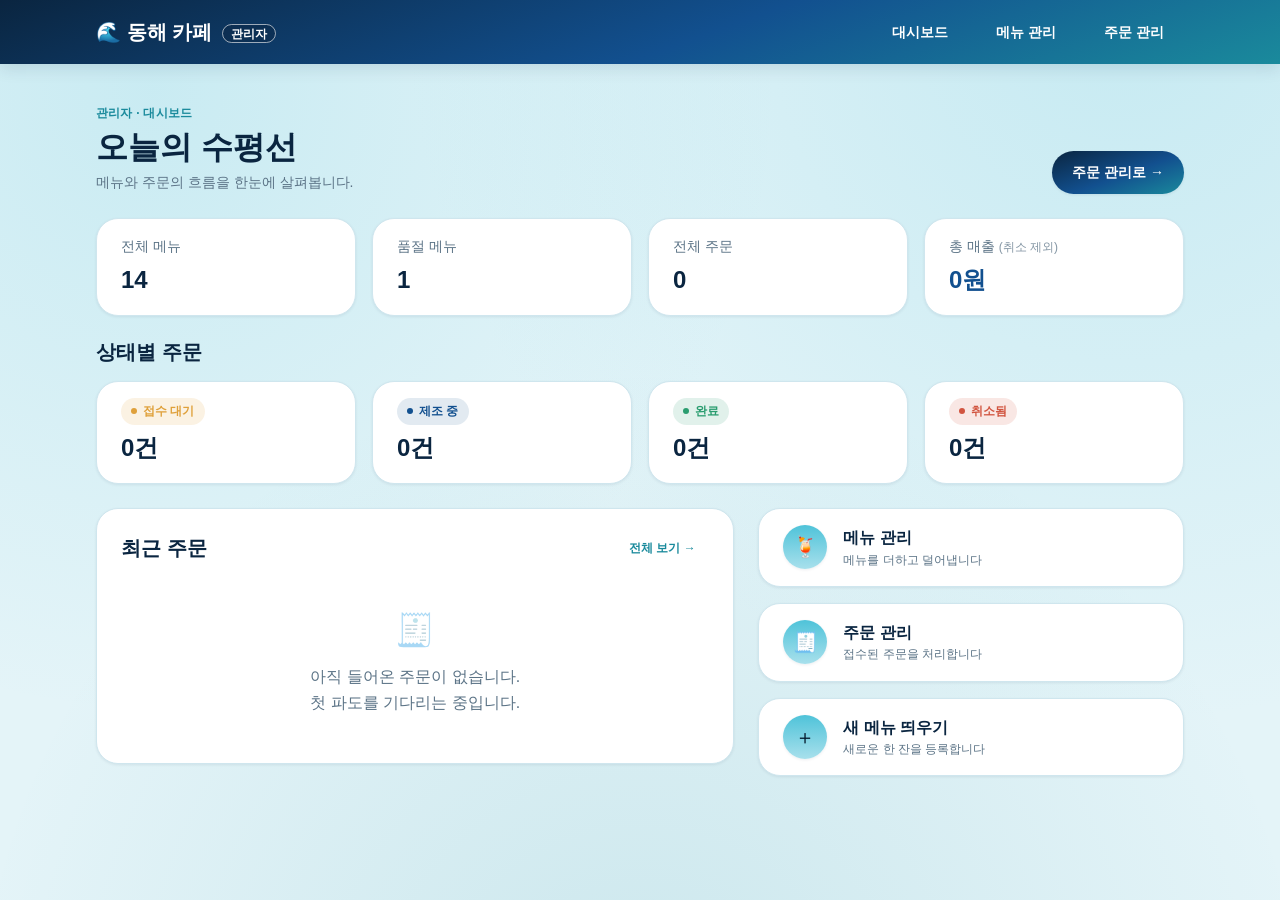
==== admin/index.html @ f321aa58 "feat: 8단계 관리자 대시보드 및 주문 관리 구현" ====
<!doctype html>
<html lang="ko">
  <head>
    <meta charset="UTF-8" />
    <meta name="viewport" content="width=device-width, initial-scale=1.0" />
    <title>대시보드 · 동해 카페 관리자</title>

    <!-- 1단계 공유 자원 (전역 변수 · 리셋 · 공통 컴포넌트) -->
    <link rel="stylesheet" href="../css/variables.css" />
    <!-- 이 페이지 전용 스타일 -->
    <link rel="stylesheet" href="./index.css" />

    <!-- defer 는 순서를 보장한다: data.js → utils.js → 페이지 스크립트 -->
    <script defer src="../js/data.js"></script>
    <script defer src="../js/utils.js"></script>
    <script defer src="./index.js"></script>
  </head>
  <body>
    <!-- 상단 관리자 헤더 (2단계 .admin-top 을 그대로 복사, 내비 링크만 3개로 확장) -->
    <header class="admin-top">
      <div class="container admin-top__inner">
        <a class="admin-top__brand" href="./index.html">
          🌊 동해 카페 <span>관리자</span>
        </a>
        <nav class="admin-top__nav">
          <a class="btn btn--ghost" href="./index.html" aria-current="page">대시보드</a>
          <a class="btn btn--ghost" href="./menus/list.html">메뉴 관리</a>
          <a class="btn btn--ghost" href="./orders/list.html">주문 관리</a>
        </nav>
      </div>
    </header>

    <main class="container">
      <!-- 페이지 제목 -->
      <div class="page-head">
        <div>
          <p class="breadcrumb">관리자 · 대시보드</p>
          <h1 class="page-head__title">오늘의 수평선</h1>
          <p class="page-head__sub">
            메뉴와 주문의 흐름을 한눈에 살펴봅니다.
          </p>
        </div>
        <a class="btn btn--primary" href="./orders/list.html">주문 관리로 →</a>
      </div>

      <!-- 요약 지표 (2단계 .stats / .stat 패턴 재사용) -->
      <section class="stats stats--wide" aria-label="전체 요약">
        <div class="card stat">
          <span class="stat__label">전체 메뉴</span>
          <strong class="stat__value" data-stat="menus">0</strong>
        </div>
        <div class="card stat">
          <span class="stat__label">품절 메뉴</span>
          <strong class="stat__value" data-stat="soldout">0</strong>
        </div>
        <div class="card stat">
          <span class="stat__label">전체 주문</span>
          <strong class="stat__value" data-stat="orders">0</strong>
        </div>
        <div class="card stat">
          <span class="stat__label">총 매출 <em>(취소 제외)</em></span>
          <strong class="stat__value stat__value--accent" data-stat="revenue">0원</strong>
        </div>
      </section>

      <!-- 상태별 주문 수 (index.js 가 렌더 — 상태 칩이 필요해 JS 에서 그린다) -->
      <section class="section">
        <h2 class="section__title">상태별 주문</h2>
        <div class="stats stats--wide" data-status-stats aria-label="상태별 주문 수">
          <!-- index.js 가 렌더 -->
        </div>
      </section>

      <!-- 최근 주문 + 바로가기 -->
      <div class="dash-layout">
        <section class="card recent">
          <div class="recent__head">
            <h2 class="section__title">최근 주문</h2>
            <a class="btn btn--ghost btn--sm" href="./orders/list.html">전체 보기 →</a>
          </div>
          <div data-recent aria-live="polite">
            <!-- index.js 가 렌더 -->
          </div>
        </section>

        <section class="shortcuts">
          <a class="card shortcut" href="./menus/list.html">
            <span class="shortcut__icon" aria-hidden="true">🍹</span>
            <span class="shortcut__body">
              <strong class="shortcut__title">메뉴 관리</strong>
              <span class="shortcut__desc">메뉴를 더하고 덜어냅니다</span>
            </span>
          </a>
          <a class="card shortcut" href="./orders/list.html">
            <span class="shortcut__icon" aria-hidden="true">🧾</span>
            <span class="shortcut__body">
              <strong class="shortcut__title">주문 관리</strong>
              <span class="shortcut__desc">접수된 주문을 처리합니다</span>
            </span>
          </a>
          <a class="card shortcut" href="./menus/create.html">
            <span class="shortcut__icon" aria-hidden="true">＋</span>
            <span class="shortcut__body">
              <strong class="shortcut__title">새 메뉴 띄우기</strong>
              <span class="shortcut__desc">새로운 한 잔을 등록합니다</span>
            </span>
          </a>
        </section>
      </div>
    </main>
  </body>
</html>
---- css/variables.css ----
/* ============================================
   🌊 카페 앱 - 전역 CSS 변수 & 리셋
   테마: 동해 바다 — 딥오션 네이비 · 코발트 · 청록 · 파도 거품
   모든 페이지 CSS는 여기 정의된 변수만 사용한다.
   ============================================ */

:root {
  /* --- 바다 팔레트 (깊은 곳 → 얕은 곳) --- */
  --sea-abyss: #04182b;      /* 심해 (가장 진한 텍스트) */
  --sea-navy: #0a2540;       /* 딥오션 네이비 */
  --sea-cobalt: #12508f;     /* 코발트 블루 */
  --sea-teal: #1a8a9c;       /* 청록 */
  --sea-aqua: #4fc3d9;       /* 밝은 물빛 */
  --sea-sky: #a8e0ec;        /* 밝은 하늘색 (얕은 수면) */
  --sea-mist: #e4f4f8;       /* 물안개 (밝은 배경) */

  /* --- 포인트 --- */
  --foam: #ffffff;           /* 파도 흰 거품 */
  --foam-soft: #f4fbfd;      /* 옅은 거품 */
  --sand: #e8d8bd;           /* 모래빛 베이지 */
  --sand-deep: #c9ae86;      /* 젖은 모래 */

  /* --- 시맨틱 컬러 --- */
  --color-primary: var(--sea-cobalt);
  --color-primary-hover: var(--sea-navy);
  --color-accent: var(--sea-teal);
  --color-accent-light: var(--sea-aqua);
  --color-bg: var(--sea-mist);
  --color-surface: var(--foam);
  --color-text: var(--sea-abyss);
  --color-text-muted: #5b7386;
  --color-border: #cfe6ee;

  /* --- 상태 컬러 --- */
  --color-success: #2a9d6f;   /* 해조 그린 */
  --color-warning: #dfa03a;   /* 모래 노랑 */
  --color-danger: #d1543f;    /* 산호 레드 */
  --color-info: var(--sea-cobalt);

  /* --- 그라데이션 (수면 느낌) --- */
  --grad-ocean: linear-gradient(160deg, var(--sea-navy), var(--sea-cobalt) 55%, var(--sea-teal));
  --grad-surface: linear-gradient(180deg, var(--sea-aqua), var(--sea-sky));
  --grad-wave: linear-gradient(90deg, var(--sea-teal), var(--sea-aqua), var(--sea-sky));

  /* --- 글래스모피즘 (물결/물방울 질감) --- */
  --glass-bg: rgba(255, 255, 255, 0.5);
  --glass-bg-deep: rgba(10, 37, 64, 0.42);  /* 어두운 배경 위 유리 */
  --glass-border: rgba(255, 255, 255, 0.6);
  --glass-blur: 14px;

  /* --- 그림자 (수중 그림자는 푸르게) --- */
  --shadow-sm: 0 1px 3px rgba(10, 37, 64, 0.08);
  --shadow-md: 0 4px 16px rgba(10, 37, 64, 0.12);
  --shadow-lg: 0 12px 32px rgba(10, 37, 64, 0.18);
  --glow-aqua: 0 0 18px rgba(79, 195, 217, 0.45);

  /* --- 라운드 (물방울처럼 둥글게) --- */
  --radius-sm: 8px;
  --radius-md: 14px;
  --radius-lg: 22px;
  --radius-full: 999px;

  /* --- 간격 --- */
  --space-xs: 4px;
  --space-sm: 8px;
  --space-md: 16px;
  --space-lg: 24px;
  --space-xl: 40px;
  --space-2xl: 64px;

  /* --- 타이포 --- */
  --font-sans: "Pretendard", "Noto Sans KR", -apple-system, BlinkMacSystemFont,
    "Segoe UI", Roboto, sans-serif;
  --fs-xs: 0.75rem;
  --fs-sm: 0.875rem;
  --fs-md: 1rem;
  --fs-lg: 1.25rem;
  --fs-xl: 1.5rem;
  --fs-2xl: 2rem;
  --fs-3xl: 2.75rem;

  /* --- 레이아웃 --- */
  --container-max: 1120px;
  --header-height: 64px;

  /* --- 트랜지션 --- */
  --transition: 0.2s ease;
  --transition-slow: 0.35s ease;

  /* --- z-index --- */
  --z-header: 100;
  --z-overlay: 500;
  --z-modal: 600;
  --z-toast: 700;
}

/* ============================================
   리셋
   ============================================ */

*,
*::before,
*::after {
  margin: 0;
  padding: 0;
  box-sizing: border-box;
}

html {
  scroll-behavior: smooth;
}

body {
  font-family: var(--font-sans);
  font-size: var(--fs-md);
  line-height: 1.6;
  color: var(--color-text);
  background: var(--color-bg);
  /* 수면 위 빛이 스며드는 느낌 — 옅은 청록/하늘색 방사형 그라데이션 */
  background-image:
    radial-gradient(circle at 12% 10%, rgba(79, 195, 217, 0.18), transparent 45%),
    radial-gradient(circle at 88% 0%, rgba(168, 224, 236, 0.5), transparent 50%),
    radial-gradient(circle at 50% 115%, rgba(26, 138, 156, 0.12), transparent 55%);
  background-attachment: fixed;
  min-height: 100vh;
  -webkit-font-smoothing: antialiased;
  -moz-osx-font-smoothing: grayscale;
}

img,
picture,
svg,
video {
  display: block;
  max-width: 100%;
}

button,
input,
select,
textarea {
  font: inherit;
  color: inherit;
}

button {
  cursor: pointer;
  background: none;
  border: none;
}

a {
  color: inherit;
  text-decoration: none;
}

ul,
ol {
  list-style: none;
}

h1, h2, h3, h4, h5, h6 {
  line-height: 1.25;
  font-weight: 700;
  color: var(--sea-navy);
}

:focus-visible {
  outline: 2px solid var(--color-accent);
  outline-offset: 2px;
}

::selection {
  background: var(--sea-sky);
  color: var(--sea-abyss);
}

/* ============================================
   공통 유틸리티 클래스
   ============================================ */

.container {
  width: 100%;
  max-width: var(--container-max);
  margin-inline: auto;
  padding-inline: var(--space-md);
}

/* 물방울 유리 질감 */
.glass {
  background: var(--glass-bg);
  -webkit-backdrop-filter: blur(var(--glass-blur));
  backdrop-filter: blur(var(--glass-blur));
  border: 1px solid var(--glass-border);
  box-shadow: var(--shadow-md);
}

/* 어두운 바다 배경 위에 얹는 유리 */
.glass--deep {
  background: var(--glass-bg-deep);
  border-color: rgba(255, 255, 255, 0.22);
  color: var(--foam);
}

.card {
  background: var(--color-surface);
  border: 1px solid var(--color-border);
  border-radius: var(--radius-lg);
  box-shadow: var(--shadow-sm);
  transition: transform var(--transition), box-shadow var(--transition);
}

.card:hover {
  transform: translateY(-3px);
  box-shadow: var(--shadow-lg);
}

/* 버튼 */
.btn {
  display: inline-flex;
  align-items: center;
  justify-content: center;
  gap: var(--space-sm);
  padding: 0.625rem 1.25rem;
  border-radius: var(--radius-full);
  font-weight: 600;
  font-size: var(--fs-sm);
  transition: background var(--transition), transform var(--transition),
    box-shadow var(--transition), color var(--transition),
    border-color var(--transition);
  white-space: nowrap;
}

.btn:active {
  transform: scale(0.97);
}

.btn--primary {
  background: var(--grad-ocean);
  color: var(--foam);
  box-shadow: var(--shadow-sm);
}

.btn--primary:hover {
  box-shadow: var(--shadow-md), var(--glow-aqua);
}

.btn--outline {
  border: 1.5px solid var(--color-border);
  color: var(--color-text);
  background: var(--color-surface);
}

.btn--outline:hover {
  border-color: var(--color-accent);
  color: var(--color-accent);
}

.btn--ghost {
  color: var(--color-text-muted);
}

.btn--ghost:hover {
  color: var(--color-text);
  background: var(--foam-soft);
}

.btn--danger {
  background: var(--color-danger);
  color: var(--foam);
}

.btn--block { width: 100%; }

.btn--sm {
  padding: 0.4rem 0.85rem;
  font-size: var(--fs-xs);
}

.btn--lg {
  padding: 0.85rem 1.75rem;
  font-size: var(--fs-md);
}

.btn:disabled {
  opacity: 0.5;
  cursor: not-allowed;
}

/* 뱃지 */
.badge {
  display: inline-flex;
  align-items: center;
  padding: 0.2rem 0.6rem;
  border-radius: var(--radius-full);
  font-size: var(--fs-xs);
  font-weight: 600;
  background: var(--sea-mist);
  color: var(--sea-cobalt);
}

.badge--sand {
  background: var(--sand);
  color: #6b5533;
}

/* 상태 칩 (주문 상태 — utils.js 의 ORDER_STATUS 와 연동) */
.chip {
  display: inline-flex;
  align-items: center;
  gap: 0.35rem;
  padding: 0.22rem 0.65rem;
  border-radius: var(--radius-full);
  font-size: var(--fs-xs);
  font-weight: 600;
}

.chip::before {
  content: "";
  width: 6px;
  height: 6px;
  border-radius: 50%;
  background: currentColor;
}

.chip--warning { color: var(--color-warning); background: rgba(223, 160, 58, 0.14); }
.chip--info    { color: var(--color-info);    background: rgba(18, 80, 143, 0.12); }
.chip--success { color: var(--color-success); background: rgba(42, 157, 111, 0.14); }
.chip--danger  { color: var(--color-danger);  background: rgba(209, 84, 63, 0.14); }

/* 입력 필드 */
.field {
  display: flex;
  flex-direction: column;
  gap: var(--space-xs);
}

.field label {
  font-size: var(--fs-sm);
  font-weight: 600;
  color: var(--color-text-muted);
}

.input,
.textarea,
.select {
  width: 100%;
  padding: 0.7rem 0.9rem;
  border: 1.5px solid var(--color-border);
  border-radius: var(--radius-md);
  background: var(--color-surface);
  transition: border-color var(--transition), box-shadow var(--transition);
}

.input::placeholder,
.textarea::placeholder {
  color: var(--color-text-muted);
  opacity: 0.7;
}

.input:focus,
.textarea:focus,
.select:focus {
  outline: none;
  border-color: var(--color-accent);
  box-shadow: 0 0 0 3px rgba(26, 138, 156, 0.15);
}

.textarea {
  resize: vertical;
  min-height: 96px;
}

/* 수량 스텝퍼 (utils.js 의 qtyStepperHtml 과 연동) */
.qty-stepper {
  display: inline-flex;
  align-items: center;
  gap: var(--space-sm);
  border: 1.5px solid var(--color-border);
  border-radius: var(--radius-full);
  padding: 0.15rem 0.35rem;
  background: var(--color-surface);
}

.qty-stepper__btn {
  width: 1.75rem;
  height: 1.75rem;
  border-radius: 50%;
  color: var(--sea-cobalt);
  font-weight: 700;
  line-height: 1;
  transition: background var(--transition);
}

.qty-stepper__btn:hover { background: var(--sea-mist); }

.qty-stepper__value {
  min-width: 1.5rem;
  text-align: center;
  font-weight: 600;
  font-variant-numeric: tabular-nums;
}

/* 헬퍼 */
.text-muted { color: var(--color-text-muted); }
.text-accent { color: var(--color-accent); }
.text-center { text-align: center; }
.sr-only {
  position: absolute;
  width: 1px; height: 1px;
  padding: 0; margin: -1px;
  overflow: hidden;
  clip: rect(0 0 0 0);
  white-space: nowrap;
  border: 0;
}

/* 빈 상태 */
.empty-state {
  text-align: center;
  padding: var(--space-2xl) var(--space-md);
  color: var(--color-text-muted);
}

.empty-state__icon {
  font-size: 3rem;
  margin-bottom: var(--space-md);
  opacity: 0.6;
}

/* 스켈레톤 / 로딩 (물결이 흐르는 듯한 shimmer) */
.skeleton {
  background: linear-gradient(
    90deg,
    var(--sea-mist) 25%,
    var(--foam) 50%,
    var(--sea-mist) 75%
  );
  background-size: 200% 100%;
  animation: shimmer 1.4s infinite;
  border-radius: var(--radius-md);
}

@keyframes shimmer {
  0% { background-position: 200% 0; }
  100% { background-position: -200% 0; }
}

/* ============================================
   토스트 (utils.js 의 showToast 와 연동)
   ============================================ */

.toast-container {
  position: fixed;
  bottom: var(--space-lg);
  left: 50%;
  transform: translateX(-50%);
  display: flex;
  flex-direction: column;
  gap: var(--space-sm);
  z-index: var(--z-toast);
  pointer-events: none;
}

.toast {
  padding: 0.75rem 1.25rem;
  border-radius: var(--radius-full);
  background: var(--sea-navy);
  color: var(--foam);
  box-shadow: var(--shadow-lg);
  font-size: var(--fs-sm);
  font-weight: 500;
  animation: toast-in 0.25s ease;
}

.toast--success { background: var(--color-success); }
.toast--danger  { background: var(--color-danger); }
.toast--warning { background: var(--color-warning); }

@keyframes toast-in {
  from { opacity: 0; transform: translateY(12px); }
  to { opacity: 1; transform: translateY(0); }
}

@media (prefers-reduced-motion: reduce) {
  *,
  *::before,
  *::after {
    animation-duration: 0.01ms !important;
    transition-duration: 0.01ms !important;
    scroll-behavior: auto !important;
  }
}
---- admin/index.css ----
/* ============================================
   🌊 관리자 - 대시보드 (index.html)
   색상·간격·타이포는 모두 variables.css 의 변수만 사용한다.
   새 hex 색상 코드는 단 하나도 정의하지 않는다.

   .admin-top / .page-head / .stats 블록은 2단계(admin/menus/list.css)에서
   그대로 가져온 것이다. 코로케이션 원칙 때문에 생긴 의도적 중복이며,
   공용화 리팩터링은 별도 작업으로 처리한다.
   ============================================ */

/* --- 상단 관리자 헤더 (심해 그라데이션) --- */
.admin-top {
  position: sticky;
  top: 0;
  z-index: var(--z-header);
  background: var(--grad-ocean);
  color: var(--foam);
  box-shadow: var(--shadow-md);
}

.admin-top__inner {
  height: var(--header-height);
  display: flex;
  align-items: center;
  justify-content: space-between;
  gap: var(--space-md);
}

.admin-top__brand {
  font-weight: 700;
  font-size: var(--fs-lg);
  color: var(--foam);
}

/* "관리자" 뱃지 — 유리 질감 */
.admin-top__brand span {
  margin-left: var(--space-xs);
  padding: 0.1rem 0.5rem;
  border-radius: var(--radius-full);
  border: 1px solid var(--glass-border);
  background: var(--glass-bg-deep);
  font-size: var(--fs-xs);
  vertical-align: middle;
}

.admin-top__nav {
  display: flex;
  gap: var(--space-sm);
}

/* 어두운 헤더 위에서는 버튼 색을 거품색으로 반전 */
.admin-top__nav .btn {
  color: var(--foam);
}

.admin-top__nav .btn--ghost:hover {
  background: var(--glass-bg-deep);
  color: var(--foam);
}

.admin-top__nav .btn--outline {
  background: var(--glass-bg-deep);
  border-color: var(--glass-border);
}

.admin-top__nav .btn--outline:hover {
  color: var(--sea-sky);
  border-color: var(--sea-sky);
}

/* --- 페이지 제목 --- */
.page-head {
  display: flex;
  align-items: flex-end;
  justify-content: space-between;
  gap: var(--space-md);
  flex-wrap: wrap;
  margin: var(--space-xl) 0 var(--space-lg);
}

.breadcrumb {
  font-size: var(--fs-xs);
  font-weight: 600;
  color: var(--color-accent);
  letter-spacing: 0.02em;
}

.page-head__title {
  font-size: var(--fs-2xl);
  margin-top: var(--space-xs);
}

.page-head__sub {
  margin-top: var(--space-xs);
  font-size: var(--fs-sm);
  color: var(--color-text-muted);
}

/* --- 요약 지표 --- */
.stats {
  display: grid;
  grid-template-columns: repeat(3, 1fr);
  gap: var(--space-md);
  margin-bottom: var(--space-lg);
}

.stat {
  padding: var(--space-md) var(--space-lg);
  display: flex;
  flex-direction: column;
  gap: var(--space-xs);
}

.stat__label {
  font-size: var(--fs-sm);
  color: var(--color-text-muted);
}

.stat__value {
  font-size: var(--fs-xl);
  color: var(--sea-navy);
  font-variant-numeric: tabular-nums;
}

/* ============================================
   대시보드 전용 확장
   ============================================ */

/* 지표가 3개보다 많으므로 칸을 자동으로 접는다 (.stats 는 재정의하지 않는다) */
.stats--wide {
  grid-template-columns: repeat(auto-fit, minmax(180px, 1fr));
}

/* 통계 카드가 hover 마다 들썩이지 않도록 .card 의 이동 효과만 끈다 */
.stat:hover,
.recent:hover {
  transform: none;
  box-shadow: var(--shadow-sm);
}

/* "(취소 제외)" 같은 보조 문구 */
.stat__label em {
  font-style: normal;
  font-size: var(--fs-xs);
  opacity: 0.75;
}

/* 매출은 코발트빛으로 강조 */
.stat__value--accent {
  color: var(--sea-cobalt);
}

/* 상태별 카드 — 라벨 자리에 상태 칩이 들어간다 */
.stat__chip {
  display: flex;
}

.section {
  margin-bottom: var(--space-lg);
}

.section__title {
  font-size: var(--fs-lg);
  margin-bottom: var(--space-md);
}

/* ============================================
   최근 주문 + 바로가기
   ============================================ */

.dash-layout {
  display: grid;
  grid-template-columns: 1.5fr 1fr;
  align-items: start;
  gap: var(--space-lg);
  padding-bottom: var(--space-2xl);
}

.recent {
  padding: var(--space-lg);
}

.recent__head {
  display: flex;
  align-items: center;
  justify-content: space-between;
  gap: var(--space-sm);
  margin-bottom: var(--space-md);
}

.recent__head .section__title {
  margin-bottom: 0;
}

.recent__head .btn {
  color: var(--color-accent);
}

.recent__list {
  display: flex;
  flex-direction: column;
  gap: var(--space-sm);
}

/* 주문 한 줄 — 카드 안의 카드라서 .card 대신 옅은 배경만 쓴다 */
.recent-item {
  display: block;
  padding: var(--space-md);
  border-radius: var(--radius-md);
  background: var(--color-bg);
  border: 1px solid var(--color-border);
  transition: border-color var(--transition), box-shadow var(--transition);
}

.recent-item:hover {
  border-color: var(--color-accent);
  box-shadow: var(--shadow-sm);
}

.recent-item__top {
  display: flex;
  align-items: center;
  justify-content: space-between;
  gap: var(--space-sm);
}

.recent-item__id {
  font-size: var(--fs-sm);
  font-weight: 700;
  color: var(--sea-navy);
  font-variant-numeric: tabular-nums;
}

.recent-item__bottom {
  display: flex;
  align-items: baseline;
  justify-content: space-between;
  gap: var(--space-sm);
  margin-top: var(--space-sm);
}

.recent-item__date {
  font-size: var(--fs-xs);
  color: var(--color-text-muted);
}

.recent-item__total {
  font-size: var(--fs-md);
  font-weight: 700;
  color: var(--sea-cobalt);
  font-variant-numeric: tabular-nums;
}

/* 카드 안에 들어가는 빈 상태는 여백을 줄인다 */
.recent .empty-state {
  padding: var(--space-lg) var(--space-sm);
}

.recent .empty-state__icon {
  font-size: var(--fs-2xl);
  margin-bottom: var(--space-sm);
}

/* --- 바로가기 카드 --- */
.shortcuts {
  display: flex;
  flex-direction: column;
  gap: var(--space-md);
}

.shortcut {
  display: flex;
  align-items: center;
  gap: var(--space-md);
  padding: var(--space-md) var(--space-lg);
}

.shortcut__icon {
  display: inline-flex;
  align-items: center;
  justify-content: center;
  width: 2.75rem;
  height: 2.75rem;
  flex: none;
  border-radius: var(--radius-full);
  background: var(--grad-surface);
  font-size: var(--fs-lg);
  box-shadow: var(--shadow-sm);
}

.shortcut__body {
  display: flex;
  flex-direction: column;
}

.shortcut__title {
  font-size: var(--fs-md);
  color: var(--sea-navy);
}

.shortcut__desc {
  font-size: var(--fs-xs);
  color: var(--color-text-muted);
}

/* ============================================
   반응형
   ============================================ */

@media (max-width: 900px) {
  .dash-layout {
    grid-template-columns: 1fr;
  }
}

@media (max-width: 720px) {
  .stats {
    grid-template-columns: 1fr;
  }

  /* 상태 카드는 두 칸까지는 나란히 둔다 */
  .stats--wide {
    grid-template-columns: repeat(2, 1fr);
  }

  .page-head {
    align-items: flex-start;
  }
}
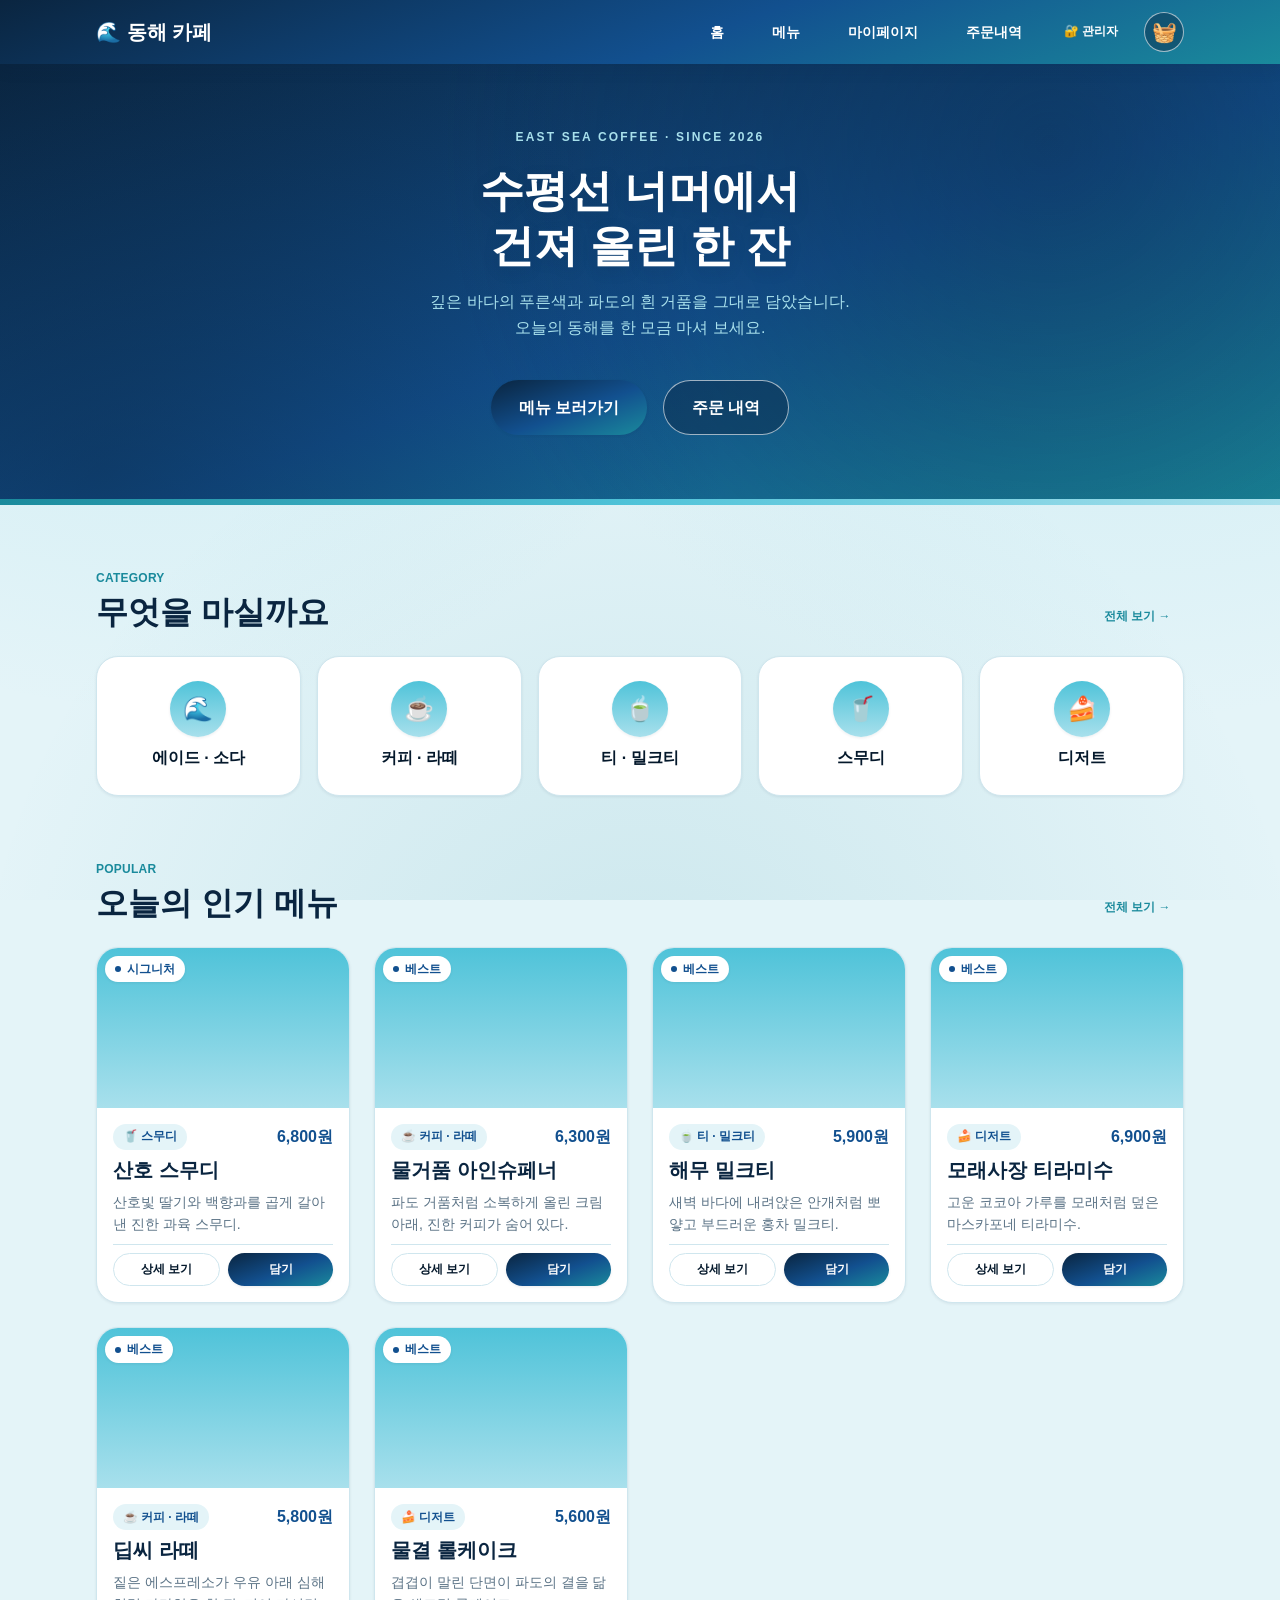
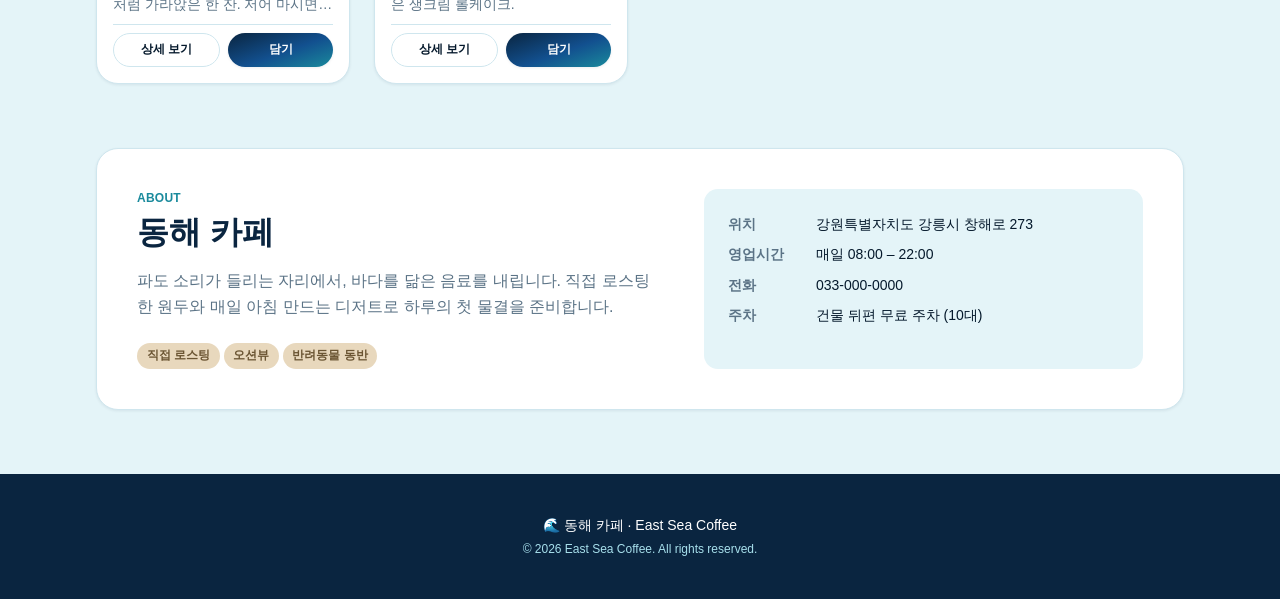
==== commit 82d71f6a: "feat: 관리자-손님 페이지 간 이동 링크 및 간단 관리자 진입 키 추가" ====
--- a/admin/index.html
+++ b/admin/index.html
@@ -26,6 +26,9 @@
           <a class="btn btn--ghost" href="./index.html" aria-current="page">대시보드</a>
           <a class="btn btn--ghost" href="./menus/list.html">메뉴 관리</a>
           <a class="btn btn--ghost" href="./orders/list.html">주문 관리</a>
+          <!-- 손님(고객) 화면으로 빠져나가는 링크 — btn--outline 로 위 3개와 살짝 구분 -->
+          <span class="admin-top__sep" aria-hidden="true">|</span>
+          <a class="btn btn--outline" href="../index.html">손님 페이지 보기</a>
         </nav>
       </div>
     </header>
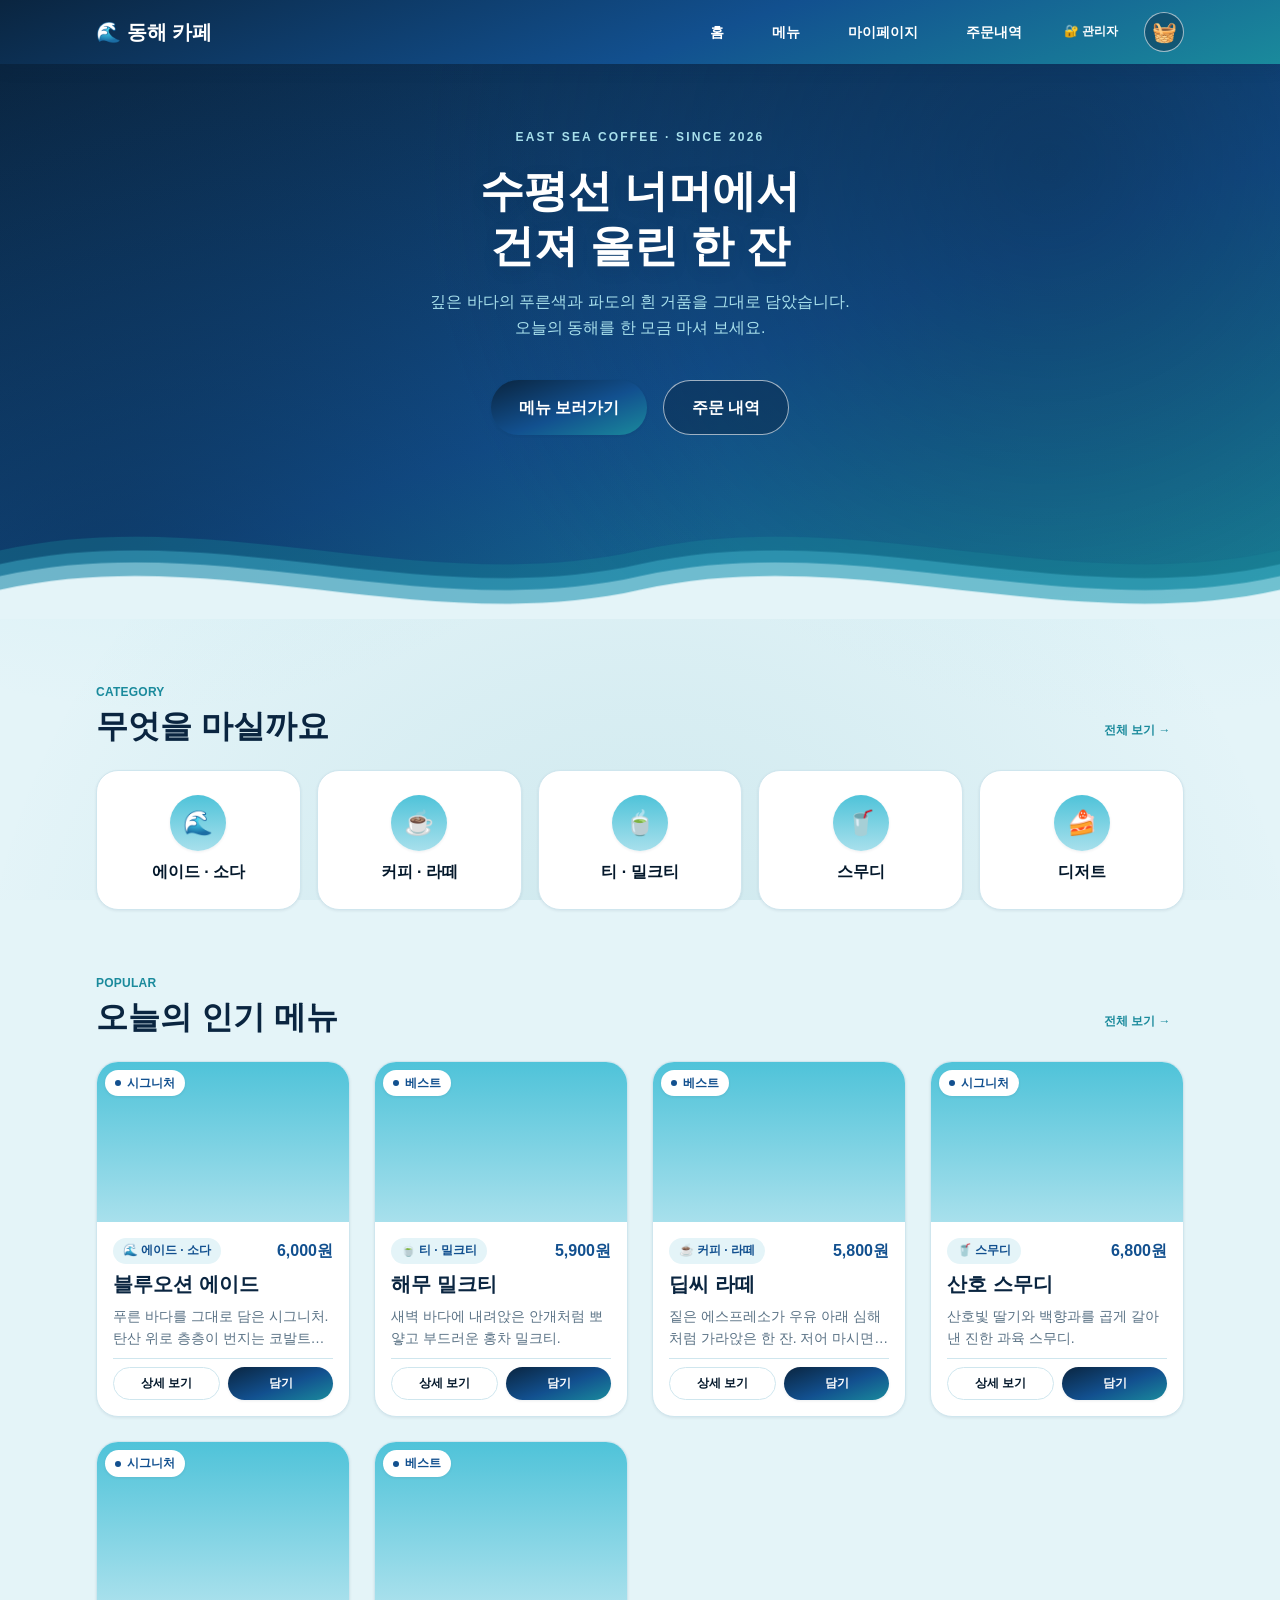
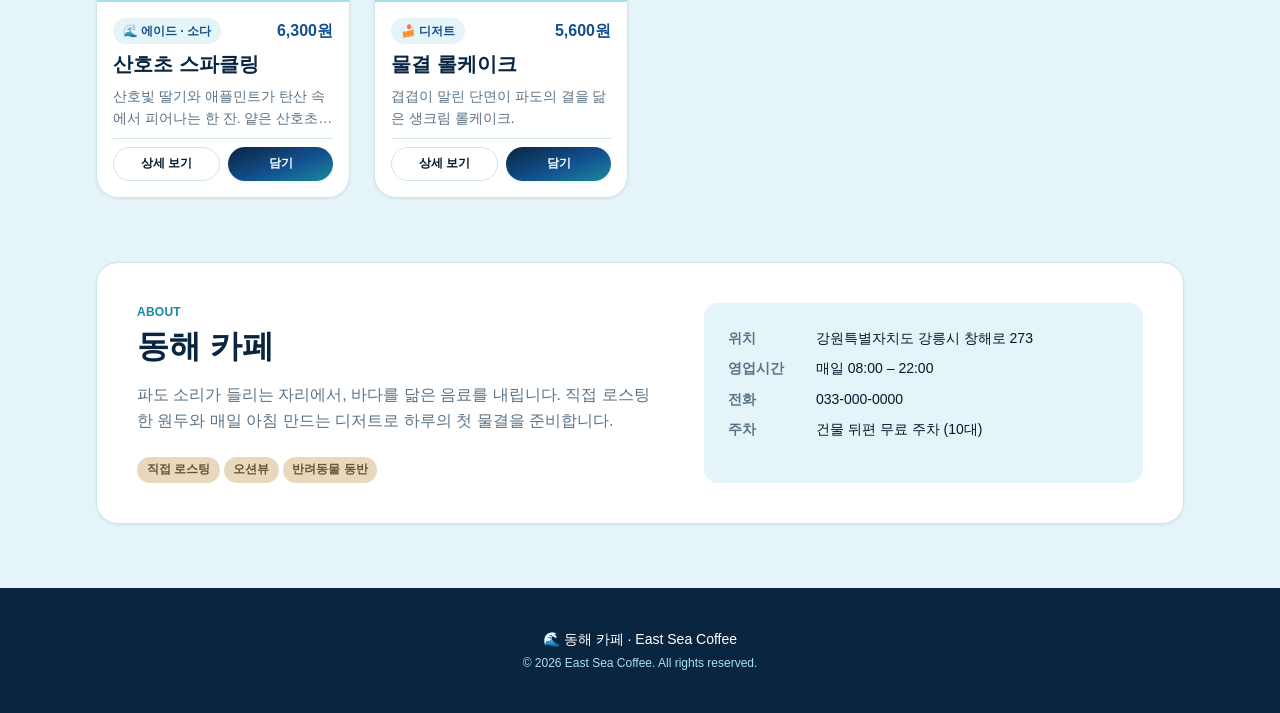
==== commit 737e8e15: "feat: 바다 테마 파비콘 추가" ====
--- a/admin/index.html
+++ b/admin/index.html
@@ -4,6 +4,9 @@
     <meta charset="UTF-8" />
     <meta name="viewport" content="width=device-width, initial-scale=1.0" />
     <title>대시보드 · 동해 카페 관리자</title>
+
+    <!-- 파비콘 — 루트의 favicon.svg 를 절대경로로 가리켜 모든 깊이에서 동일하게 동작한다 -->
+    <link rel="icon" href="/favicon.svg" type="image/svg+xml" />
 
     <!-- 1단계 공유 자원 (전역 변수 · 리셋 · 공통 컴포넌트) -->
     <link rel="stylesheet" href="../css/variables.css" />
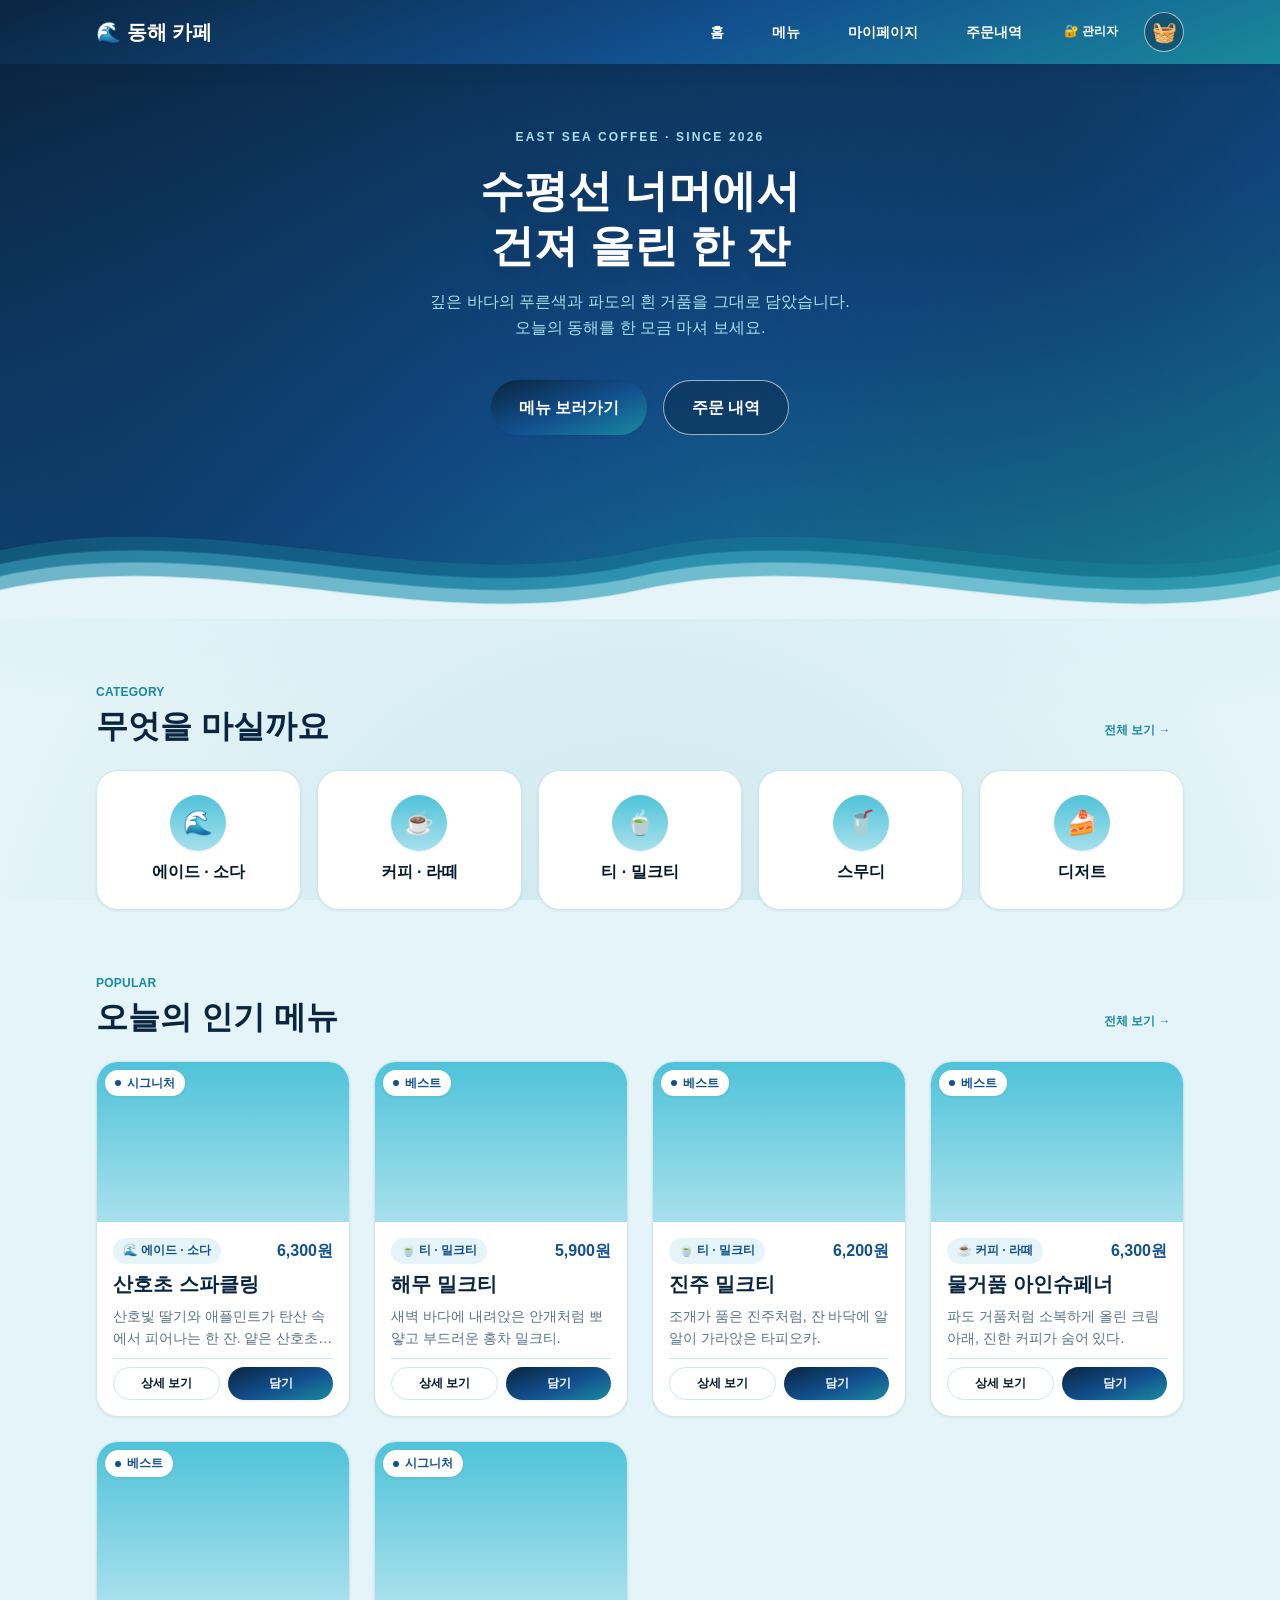
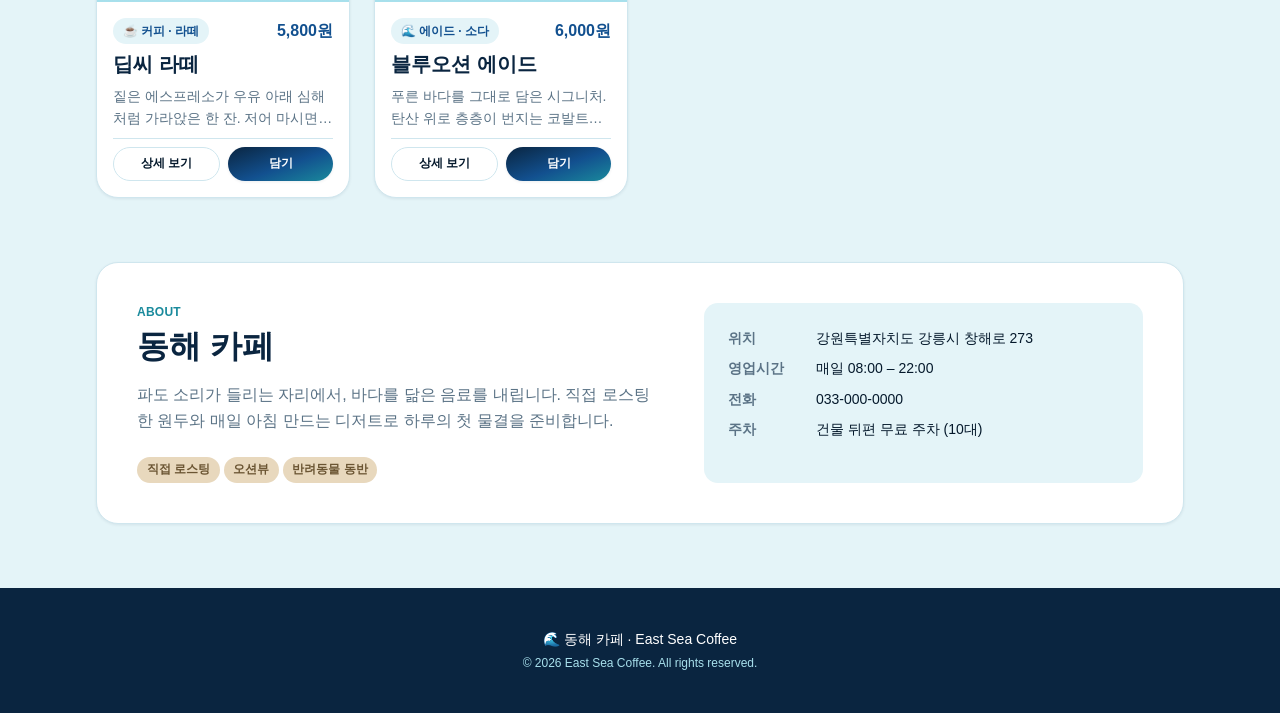
==== commit c087b1d5: "feat: 관리자 대시보드에 인기 메뉴 랭킹(TOP 5) 추가" ====
--- a/admin/index.html
+++ b/admin/index.html
@@ -77,6 +77,14 @@
         </div>
       </section>
 
+      <!-- 많이 팔린 메뉴 TOP 5 (index.js 가 집계해서 렌더) -->
+      <section class="section">
+        <h2 class="section__title">인기 메뉴 TOP 5</h2>
+        <div class="card ranking" data-ranking aria-live="polite">
+          <!-- index.js 가 렌더 -->
+        </div>
+      </section>
+
       <!-- 최근 주문 + 바로가기 -->
       <div class="dash-layout">
         <section class="card recent">
--- a/admin/index.css
+++ b/admin/index.css
@@ -327,3 +327,134 @@
     align-items: flex-start;
   }
 }
+
+/* ============================================
+   인기 메뉴 TOP 5 (판매 수량 랭킹)
+   색은 variables.css 변수만 사용 (새 hex 없음).
+   ============================================ */
+
+.ranking {
+  padding: var(--space-lg);
+  margin-bottom: var(--space-lg);
+}
+
+/* 다른 정보 패널과 마찬가지로 .card 의 hover 이동 효과는 끈다 */
+.ranking:hover {
+  transform: none;
+  box-shadow: var(--shadow-sm);
+}
+
+.ranking__list {
+  display: flex;
+  flex-direction: column;
+  gap: var(--space-md);
+}
+
+.ranking__item {
+  display: flex;
+  align-items: center;
+  gap: var(--space-md);
+}
+
+/* --- 순위 (1~3위는 메달, 4위부터는 숫자) --- */
+.ranking__rank {
+  display: inline-flex;
+  align-items: center;
+  justify-content: center;
+  width: 2.25rem;
+  height: 2.25rem;
+  flex: none;
+  border-radius: var(--radius-full);
+  border: 1px solid var(--color-border);
+  background: var(--color-bg);
+  color: var(--color-text-muted);
+  font-size: var(--fs-sm);
+  font-weight: 700;
+  font-variant-numeric: tabular-nums;
+  line-height: 1;
+}
+
+/* 1~3위는 물빛 테두리로 한 번 더 강조 (메달 이모지와 함께 — 색만으로 구분하지 않는다) */
+.ranking__item--top .ranking__rank {
+  border-color: var(--color-accent);
+  background: var(--color-surface);
+  font-size: var(--fs-md);
+  box-shadow: var(--shadow-sm);
+}
+
+.ranking__body {
+  flex: 1;
+  min-width: 0; /* 긴 메뉴명이 수량을 밀어내지 않도록 */
+}
+
+.ranking__line {
+  display: flex;
+  align-items: baseline;
+  justify-content: space-between;
+  gap: var(--space-sm);
+}
+
+.ranking__name {
+  font-weight: 600;
+  color: var(--color-text);
+  overflow: hidden;
+  text-overflow: ellipsis;
+  white-space: nowrap;
+}
+
+.ranking__item--top .ranking__name {
+  color: var(--sea-navy);
+}
+
+.ranking__qty {
+  flex: none;
+  color: var(--sea-cobalt);
+  font-variant-numeric: tabular-nums;
+}
+
+/* --- 판매량 막대 (1위 대비 비율) --- */
+.ranking__bar {
+  height: 8px;
+  margin-top: var(--space-xs);
+  border-radius: var(--radius-full);
+  background: var(--color-bg);
+  overflow: hidden;
+}
+
+.ranking__bar-fill {
+  display: block;
+  height: 100%;
+  border-radius: var(--radius-full);
+  background: var(--grad-wave); /* 청록에서 하늘색으로 흐르는 물결 */
+}
+
+/* 1~3위 막대는 더 진한 심해색으로 눈에 띄게 */
+.ranking__item--top .ranking__bar-fill {
+  background: var(--grad-ocean);
+}
+
+/* 카드 안에 들어가는 빈 상태는 여백을 줄인다 */
+.ranking .empty-state {
+  padding: var(--space-lg) var(--space-sm);
+}
+
+.ranking .empty-state__icon {
+  font-size: var(--fs-2xl);
+  margin-bottom: var(--space-sm);
+}
+
+/* --- 반응형 --- */
+@media (max-width: 600px) {
+  .ranking {
+    padding: var(--space-md);
+  }
+
+  .ranking__item {
+    gap: var(--space-sm);
+  }
+
+  .ranking__rank {
+    width: 2rem;
+    height: 2rem;
+  }
+}
